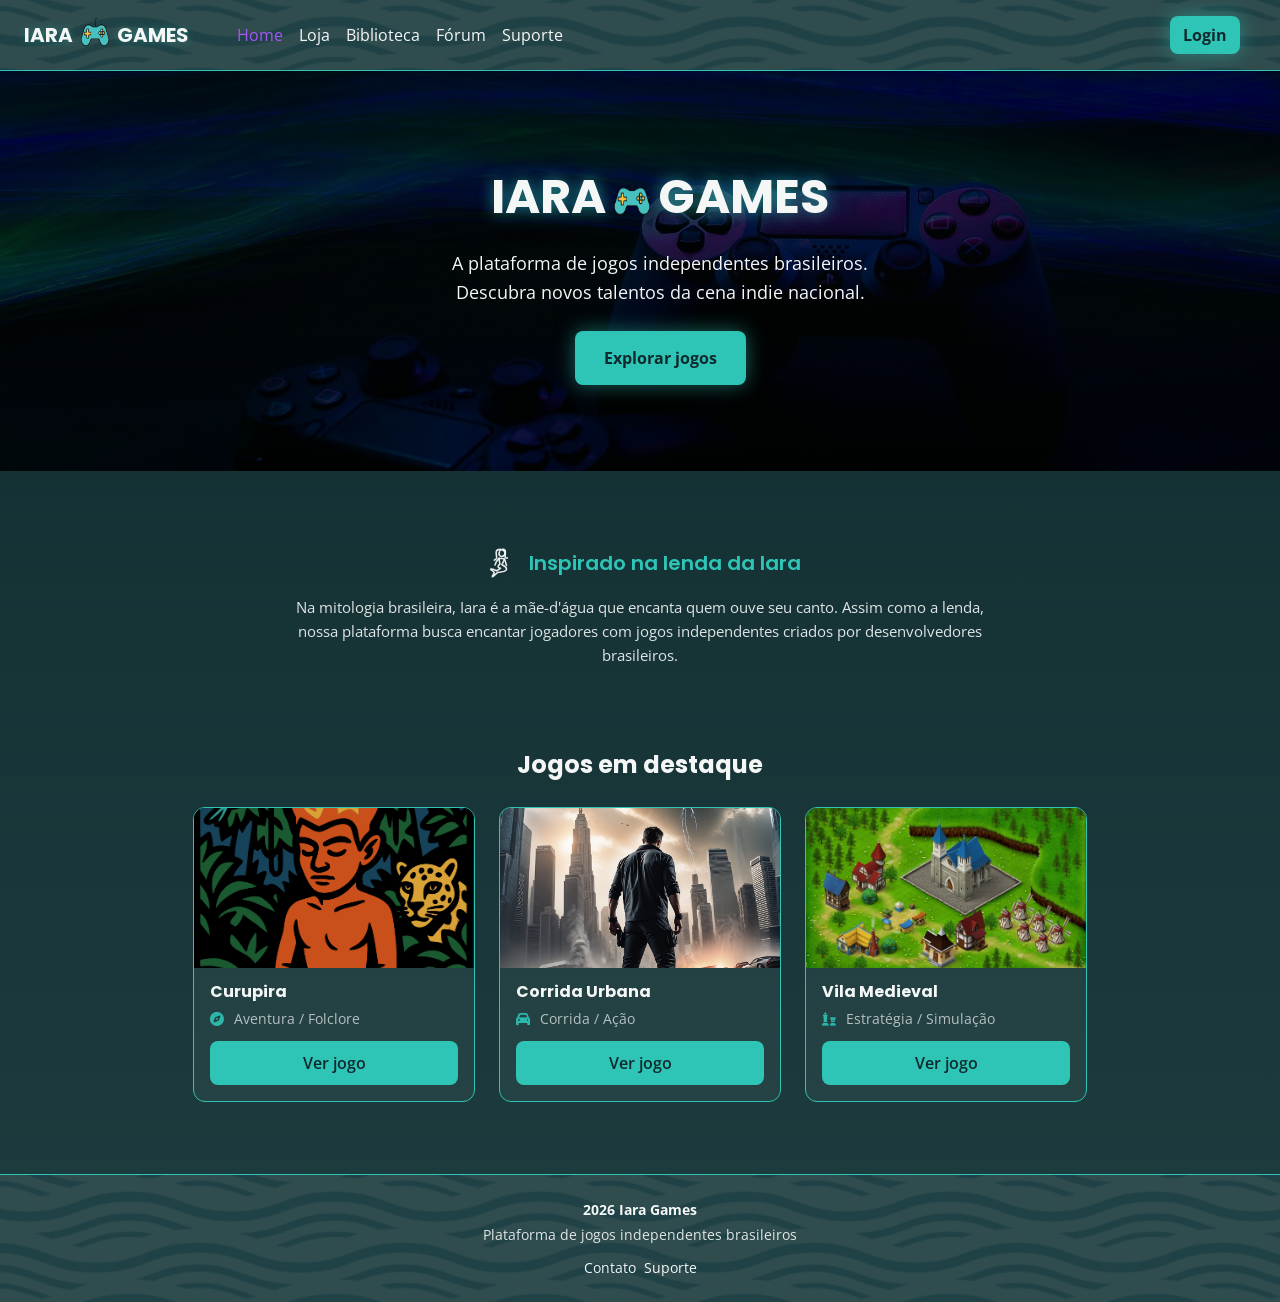
==== index.html @ dddd5e5f "site iara games" ====
<!DOCTYPE html>
<html lang="pt-BR">

<head>
    <meta charset="UTF-8">
    <meta name="viewport" content="width=device-width, initial-scale=1.0">
    <title>Iara Games - Jogos brasileiros</title>
    <link rel="preconnect" href="https://fonts.googleapis.com">
    <link rel="preconnect" href="https://fonts.gstatic.com" crossorigin>
    <link href="https://fonts.googleapis.com/css2?family=Open+Sans:wght@400;600&family=Poppins:wght@400;600;700&display=swap" rel="stylesheet">
    <link rel="stylesheet" href="https://cdnjs.cloudflare.com/ajax/libs/font-awesome/6.5.1/css/all.min.css">
    <link rel="stylesheet" href="./css/style.css">
</head>

<body>
    <header class="header">
        <a href="./index.html" class="logo">
            <span>Iara</span>
            <img src="./images/logo-controller.png" alt="Iara Games - Logo da plataforma" class="logo-img">
            <span>Games</span>
        </a>
        <nav class="nav" aria-label="Menu principal">
            <a href="./index.html" class="ativo">Home</a>
            <a href="./pages/loja.html">Loja</a>
            <a href="./pages/biblioteca.html">Biblioteca</a>
            <a href="./pages/forum.html">Fórum</a>
            <a href="./pages/suporte.html">Suporte</a>
            <a href="./pages/login.html" class="entrar">Login</a>
        </nav>
    </header>

    <section class="hero">
        <video class="hero-video" autoplay muted loop playsinline aria-hidden="true">
            <source src="./videos/hero-banner.mp4" type="video/mp4">
        </video>
        <div class="hero-content">
            <h1><span>Iara</span><img src="./images/logo-controller.png" alt="" class="hero-titulo-icon" aria-hidden="true"><span>Games</span></h1>
            <p class="hero-subtitulo">A plataforma de jogos independentes brasileiros.<br>Descubra novos talentos da cena indie nacional.</p>
            <a href="./pages/loja.html" class="hero-cta" aria-label="Explorar jogos da plataforma">Explorar jogos</a>
        </div>
    </section>

    <main class="main">
        <section class="lenda-iara">
            <h2><img src="./images/mermaid-svgrepo-com.svg" alt="" class="lenda-iara-icon" aria-hidden="true">Inspirado na lenda da Iara</h2>
            <p>Na mitologia brasileira, Iara é a mãe-d'água que encanta quem ouve seu canto. Assim como a lenda, nossa plataforma busca encantar jogadores com jogos independentes criados por desenvolvedores brasileiros.</p>
        </section>
        <section class="destaques">
            <h2>Jogos em destaque</h2>
            <div class="cards-jogos">
                <article class="card-jogo">
                    <div class="card-jogo-img">
                        <img src="./images/jogo-destaque-curupira.png" alt="Jogo inspirado no Curupira - Personagem do folclore brasileiro" class="card-jogo-img-img">
                    </div>
                    <h3>Curupira</h3>
                    <p class="card-jogo-genero"><i class="fa-solid fa-compass" aria-hidden="true"></i> Aventura /
                        Folclore</p>
                    <a href="./pages/loja.html" class="card-jogo-link" aria-label="Ver jogo Curupira">Ver jogo</a>
                </article>
                <article class="card-jogo">
                    <div class="card-jogo-img">
                        <img src="./images/jogo-destaque-corrida.png" alt="Jogo de corrida urbana - Cidade futurista com carros esportivos" class="card-jogo-img-img">
                    </div>
                    <h3>Corrida Urbana</h3>
                    <p class="card-jogo-genero"><i class="fa-solid fa-car" aria-hidden="true"></i> Corrida / Ação</p>
                    <a href="./pages/loja.html" class="card-jogo-link" aria-label="Ver jogo Corrida Urbana">Ver jogo</a>
                </article>
                <article class="card-jogo">
                    <div class="card-jogo-img">
                        <img src="./images/jogo-destaque-vila.jpg" alt="Jogo de vilagem isométrica - Construção de cidade medieval" class="card-jogo-img-img">
                    </div>
                    <h3>Vila Medieval</h3>
                    <p class="card-jogo-genero"><i class="fa-solid fa-chess" aria-hidden="true"></i> Estratégia /
                        Simulação</p>
                    <a href="./pages/loja.html" class="card-jogo-link" aria-label="Ver jogo Vila Medieval">Ver jogo</a>
                </article>
            </div>
        </section>
    </main>

    <footer class="footer">
        <p class="footer-titulo">2026 Iara Games</p>
        <p class="footer-descricao">Plataforma de jogos independentes brasileiros</p>
        <nav class="footer-nav" aria-label="Links do rodapé">
            <a href="./pages/suporte.html">Contato</a>
            <a href="./pages/suporte.html">Suporte</a>
        </nav>
    </footer>
</body>

</html>
---- css/style.css ----
/* Paleta de cores */
:root {
  --cor-fundo: #0f2a2e;
  --cor-fundo-secundario: #1e3d3f;
  --cor-destaque: #2ec4b6;
  --cor-highlight: #a855f7;
  --cor-texto: #f5f7f7;
}

* {
  margin: 0;
  padding: 0;
}

html {
  overflow-x: hidden;
}

a {
  text-decoration: none;
}

a:focus {
  outline: 2px solid var(--cor-destaque);
  outline-offset: 2px;
}

body {
  display: flex;
  flex-direction: column;
  font-family: "Open Sans", sans-serif;
  font-size: 16px;
  line-height: 1.5;
  color: var(--cor-texto);
  background: linear-gradient(
    180deg,
    var(--cor-fundo) 0%,
    var(--cor-fundo-secundario) 100%
  );
  min-height: 100vh;
  overflow-x: hidden;
}

h1,
h2,
h3,
.logo {
  font-family: "Poppins", sans-serif;
}

/* Header */
.header {
  position: relative;
  display: flex;
  align-items: center;
  flex-wrap: wrap;
  padding: 16px 24px;
  background: var(--cor-fundo-secundario);
  border-bottom: 1px solid var(--cor-destaque);
}

.header::before {
  content: "";
  position: absolute;
  top: 0;
  left: 0;
  right: 0;
  bottom: 0;
  background-image: url("../images/onda-pattern.png");
  background-repeat: repeat;
  opacity: 0.08;
  pointer-events: none;
}

.header .logo,
.header .nav {
  position: relative;
  z-index: 1;
}

.logo {
  display: inline-flex;
  align-items: center;
  font-size: 20px;
  font-weight: 700;
  color: var(--cor-texto);
  text-transform: uppercase;
  text-shadow: 0 0 8px rgba(46, 196, 182, 0.4);
}

.logo-img {
  width: 28px;
  height: 28px;
  margin: 0 8px;
  position: relative;
  top: -3px;
}

.nav {
  display: flex;
  align-items: center;
  flex-wrap: wrap;
  flex: 1;
  margin-left: 48px;
}

.nav a {
  color: var(--cor-texto);
  margin-right: 16px;
}

.nav a:hover,
.nav a:focus,
.nav a.ativo {
  color: var(--cor-highlight);
}

/* Hero */
.hero {
  position: relative;
  width: 100%;
  min-height: 260px;
  padding: 32px 20px 28px;
  display: flex;
  flex-direction: column;
  align-items: center;
  justify-content: center;
  text-align: center;
  overflow: hidden;
  background-color: var(--cor-fundo);
}

.hero-video {
  position: absolute;
  inset: 0;
  width: 100%;
  height: 100%;
  object-fit: cover;
  z-index: 0;
}

.hero::after {
  content: "";
  position: absolute;
  inset: 0;
  background: linear-gradient(
    180deg,
    rgba(0, 0, 0, 0.92) 0%,
    rgba(0, 0, 0, 0.88) 50%,
    rgba(0, 0, 0, 0.92) 100%
  );
  z-index: 1;
  pointer-events: none;
}

.hero::before {
  content: "";
  position: absolute;
  inset: 0;
  background: url("../images/banner-controllers-overlay.jpg") center center /
    cover no-repeat;
  opacity: 0.3;
  z-index: 2;
  pointer-events: none;
}

.hero-content {
  position: relative;
  z-index: 3;
  max-width: 560px;
  padding: 32px 24px;
}

.hero-content h1 {
  display: flex;
  align-items: center;
  justify-content: center;
  flex-wrap: wrap;
  gap: 0 8px;
  font-size: 36px;
  margin-bottom: 16px;
  color: var(--cor-texto);
  text-transform: uppercase;
  text-shadow: 0 0 16px rgba(46, 196, 182, 0.7);
}

.hero-titulo-icon {
  width: 36px;
  height: 36px;
  display: block;
  flex-shrink: 0;
}

.hero-subtitulo {
  font-size: 18px;
  color: var(--cor-texto);
  line-height: 1.6;
  margin-bottom: 24px;
}

.hero-cta {
  display: inline-block;
  padding: 14px 28px;
  background: var(--cor-destaque);
  color: var(--cor-fundo);
  border-radius: 8px;
  font-weight: 700;
  border: 1px solid rgba(46, 196, 182, 0.5);
  box-shadow: 0 0 20px rgba(46, 196, 182, 0.5);
}

.hero-cta:hover {
  background: var(--cor-highlight);
  color: var(--cor-fundo);
  border-color: rgba(168, 85, 247, 0.6);
  box-shadow: 0 0 25px rgba(168, 85, 247, 0.6);
}

.hero-cta:focus {
  outline: 2px solid var(--cor-texto);
  outline-offset: 2px;
}

/* Inspirado na lenda da Iara */
.lenda-iara {
  margin-top: 24px;
  padding: 16px 24px;
  text-align: center;
  max-width: 720px;
  margin-left: auto;
  margin-right: auto;
}

.lenda-iara h2 {
  display: flex;
  align-items: center;
  justify-content: center;
  gap: 10px;
  font-size: 20px;
  margin-bottom: 12px;
  color: var(--cor-destaque);
  font-weight: 600;
}

.lenda-iara-icon {
  width: 40px;
  height: auto;
  flex-shrink: 0;
  filter: brightness(0) invert(1);
}

.lenda-iara p {
  font-size: 15px;
  line-height: 1.6;
  color: rgba(245, 247, 247, 0.9);
}

/* Jogos em destaque */
.destaques {
  margin-top: 40px;
  padding: 24px 24px 40px;
  max-width: 960px;
  margin-left: auto;
  margin-right: auto;
}

.destaques h2 {
  font-size: 24px;
  margin-bottom: 24px;
  color: var(--cor-texto);
  text-align: center;
}

.cards-jogos {
  display: flex;
  flex-wrap: wrap;
  gap: 24px;
  justify-content: center;
}

.card-jogo {
  width: 100%;
  max-width: 280px;
  background: rgba(255, 255, 255, 0.04);
  border: 1px solid var(--cor-destaque);
  border-radius: 12px;
  overflow: hidden;
}

.card-jogo:hover {
  border-color: var(--cor-highlight);
  box-shadow: 0 4px 16px rgba(168, 85, 247, 0.2);
}

.card-jogo-img {
  height: 160px;
  width: 100%;
  overflow: hidden;
  background: var(--cor-fundo);
}

.card-jogo-img-img {
  width: 100%;
  height: 100%;
  object-fit: cover;
  object-position: center;
}

.card-jogo h3 {
  font-size: 16px;
  padding: 12px 16px 0;
  color: var(--cor-texto);
}

.card-jogo-genero {
  font-size: 14px;
  color: rgba(245, 247, 247, 0.7);
  padding: 4px 16px 12px;
}

.card-jogo-genero i {
  margin-right: 6px;
  color: var(--cor-destaque);
  opacity: 0.9;
}

.card-jogo-link {
  display: block;
  margin: 0 16px 16px;
  padding: 10px;
  text-align: center;
  background: var(--cor-destaque);
  color: var(--cor-fundo);
  border-radius: 8px;
  font-weight: 600;
}

.card-jogo-link:hover {
  background: var(--cor-highlight);
  color: var(--cor-fundo);
}

.card-jogo-link:focus {
  outline: 2px solid var(--cor-destaque);
  outline-offset: 2px;
}

/* Main */
.main {
  flex: 1;
  width: 100%;
  padding: 32px 24px 32px;
  max-width: 960px;
  margin: 0 auto;
}

.main > h1 {
  font-size: 24px;
  margin-bottom: 12px;
  color: var(--cor-texto);
}

.main > p {
  font-size: 15px;
  line-height: 1.6;
  color: rgba(245, 247, 247, 0.9);
}

/* Botão Login */
.nav .entrar {
  margin-left: auto;
  background: var(--cor-destaque);
  color: var(--cor-fundo);
  padding: 6px 12px;
  border-radius: 8px;
  font-weight: 700;
  border: 1px solid rgba(46, 196, 182, 0.5);
  box-shadow: 0 0 20px rgba(46, 196, 182, 0.5);
}

.nav .entrar:hover {
  background: var(--cor-highlight);
  color: var(--cor-fundo);
  text-decoration: none;
  border-color: rgba(168, 85, 247, 0.6);
  box-shadow: 0 0 25px rgba(168, 85, 247, 0.6);
}

.nav .entrar:focus {
  outline: 2px solid var(--cor-texto);
  outline-offset: 2px;
}

/* Footer */
.footer {
  position: relative;
  padding: 24px 24px;
  background: var(--cor-fundo-secundario);
  border-top: 1px solid var(--cor-destaque);
  text-align: center;
  color: var(--cor-texto);
  font-size: 14px;
}

.footer::before {
  content: "";
  position: absolute;
  top: 0;
  left: 0;
  right: 0;
  bottom: 0;
  background-image: url("../images/onda-pattern.png");
  background-repeat: repeat;
  opacity: 0.08;
  pointer-events: none;
}

.footer p,
.footer nav {
  position: relative;
  z-index: 1;
}

.footer-titulo {
  font-weight: 700;
  margin-bottom: 4px;
}

.footer-descricao {
  margin-bottom: 12px;
  opacity: 0.9;
}

.footer-nav {
  display: flex;
  justify-content: center;
  flex-wrap: wrap;
  gap: 0 8px;
}

.footer-nav a {
  color: var(--cor-texto);
  text-decoration: none;
}

.footer-nav a:hover,
.footer-nav a:focus {
  color: var(--cor-highlight);
}

/* Layout responsivo */
@media (min-width: 768px) {
  .header {
    flex-wrap: nowrap;
  }

  .nav {
    margin-left: 48px;
    flex-wrap: nowrap;
  }

  .hero {
    min-height: 300px;
  }

  .hero-content h1 {
    font-size: 42px;
  }
}

@media (min-width: 1024px) {
  .main {
    max-width: 960px;
  }

  .hero {
    min-height: 340px;
  }

  .hero-content h1 {
    font-size: 48px;
  }
}
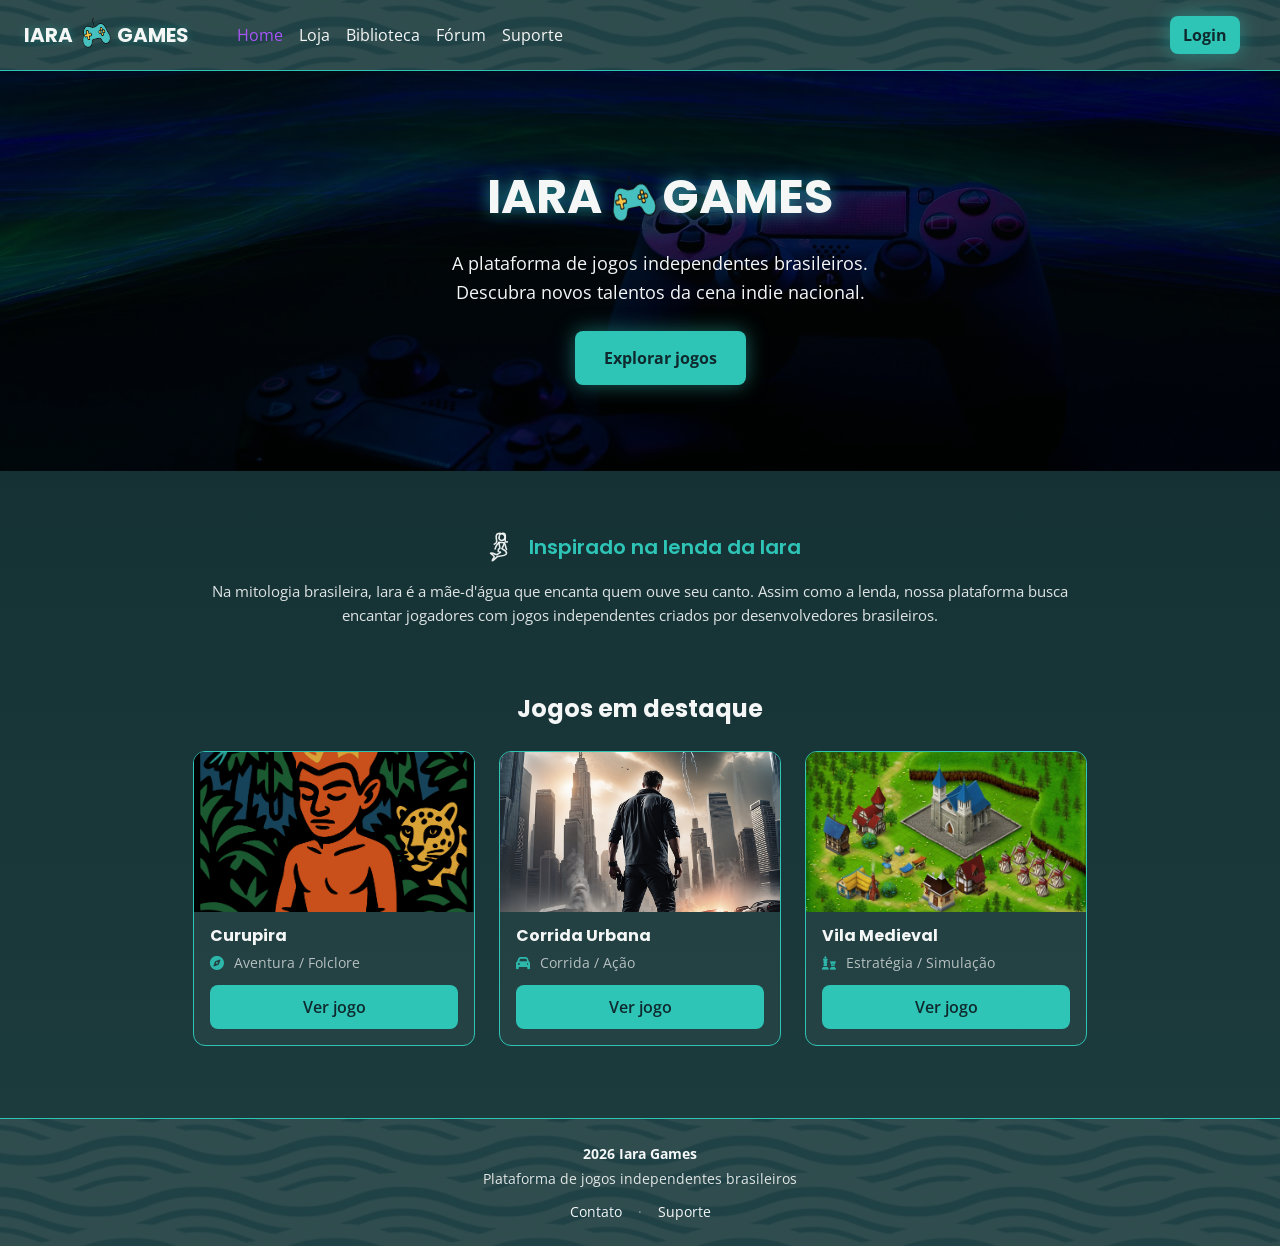
==== commit f3dcdb0a: "alteração de icone e adicionando um separador no footer" ====
--- a/index.html
+++ b/index.html
@@ -83,6 +83,7 @@
         <p class="footer-descricao">Plataforma de jogos independentes brasileiros</p>
         <nav class="footer-nav" aria-label="Links do rodapé">
             <a href="./pages/suporte.html">Contato</a>
+            <span class="footer-sep" aria-hidden="true">·</span>
             <a href="./pages/suporte.html">Suporte</a>
         </nav>
     </footer>
--- a/css/style.css
+++ b/css/style.css
@@ -94,6 +94,7 @@
   margin: 0 8px;
   position: relative;
   top: -3px;
+  transform: rotate(-12deg);
 }
 
 .nav {
@@ -185,10 +186,11 @@
 }
 
 .hero-titulo-icon {
-  width: 36px;
-  height: 36px;
+  width: 44px;
+  height: 44px;
   display: block;
   flex-shrink: 0;
+  transform: rotate(-12deg);
 }
 
 .hero-subtitulo {
@@ -224,9 +226,9 @@
 /* Inspirado na lenda da Iara */
 .lenda-iara {
   margin-top: 24px;
-  padding: 16px 24px;
+  padding: 0px 24px;
   text-align: center;
-  max-width: 720px;
+  max-width: 960px;
   margin-left: auto;
   margin-right: auto;
 }
@@ -448,6 +450,11 @@
   color: var(--cor-highlight);
 }
 
+.footer-sep {
+  margin: 0 8px;
+  color: rgba(245, 247, 247, 0.5);
+}
+
 /* Layout responsivo */
 @media (min-width: 768px) {
   .header {
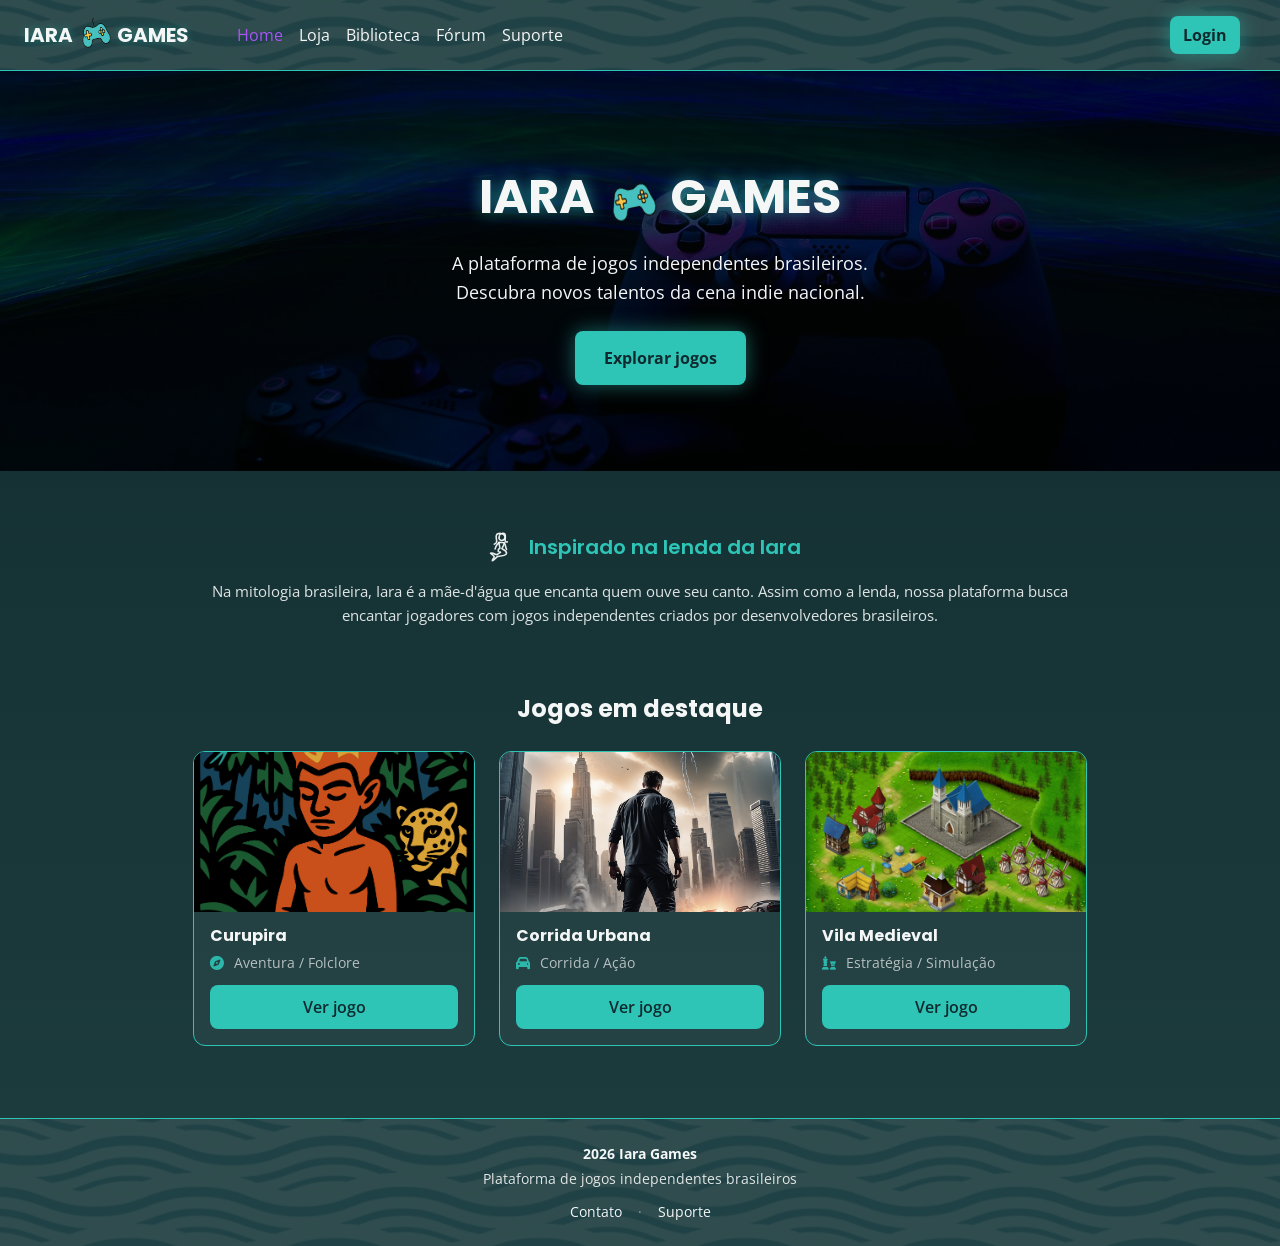
==== commit dd9c0780: "adicionando ícone nas abas" ====
--- a/index.html
+++ b/index.html
@@ -5,6 +5,7 @@
     <meta charset="UTF-8">
     <meta name="viewport" content="width=device-width, initial-scale=1.0">
     <title>Iara Games - Jogos brasileiros</title>
+    <link rel="icon" href="./images/logo-controller.png" type="image/png">
     <link rel="preconnect" href="https://fonts.googleapis.com">
     <link rel="preconnect" href="https://fonts.gstatic.com" crossorigin>
     <link href="https://fonts.googleapis.com/css2?family=Open+Sans:wght@400;600&family=Poppins:wght@400;600;700&display=swap" rel="stylesheet">
--- a/css/style.css
+++ b/css/style.css
@@ -21,8 +21,7 @@
 }
 
 a:focus {
-  outline: 2px solid var(--cor-destaque);
-  outline-offset: 2px;
+  outline: none;
 }
 
 body {
@@ -177,7 +176,7 @@
   align-items: center;
   justify-content: center;
   flex-wrap: wrap;
-  gap: 0 8px;
+  gap: 0 16px;
   font-size: 36px;
   margin-bottom: 16px;
   color: var(--cor-texto);
@@ -219,8 +218,7 @@
 }
 
 .hero-cta:focus {
-  outline: 2px solid var(--cor-texto);
-  outline-offset: 2px;
+  outline: none;
 }
 
 /* Inspirado na lenda da Iara */
@@ -343,8 +341,7 @@
 }
 
 .card-jogo-link:focus {
-  outline: 2px solid var(--cor-destaque);
-  outline-offset: 2px;
+  outline: none;
 }
 
 /* Main */
@@ -389,8 +386,7 @@
 }
 
 .nav .entrar:focus {
-  outline: 2px solid var(--cor-texto);
-  outline-offset: 2px;
+  outline: none;
 }
 
 /* Footer */
